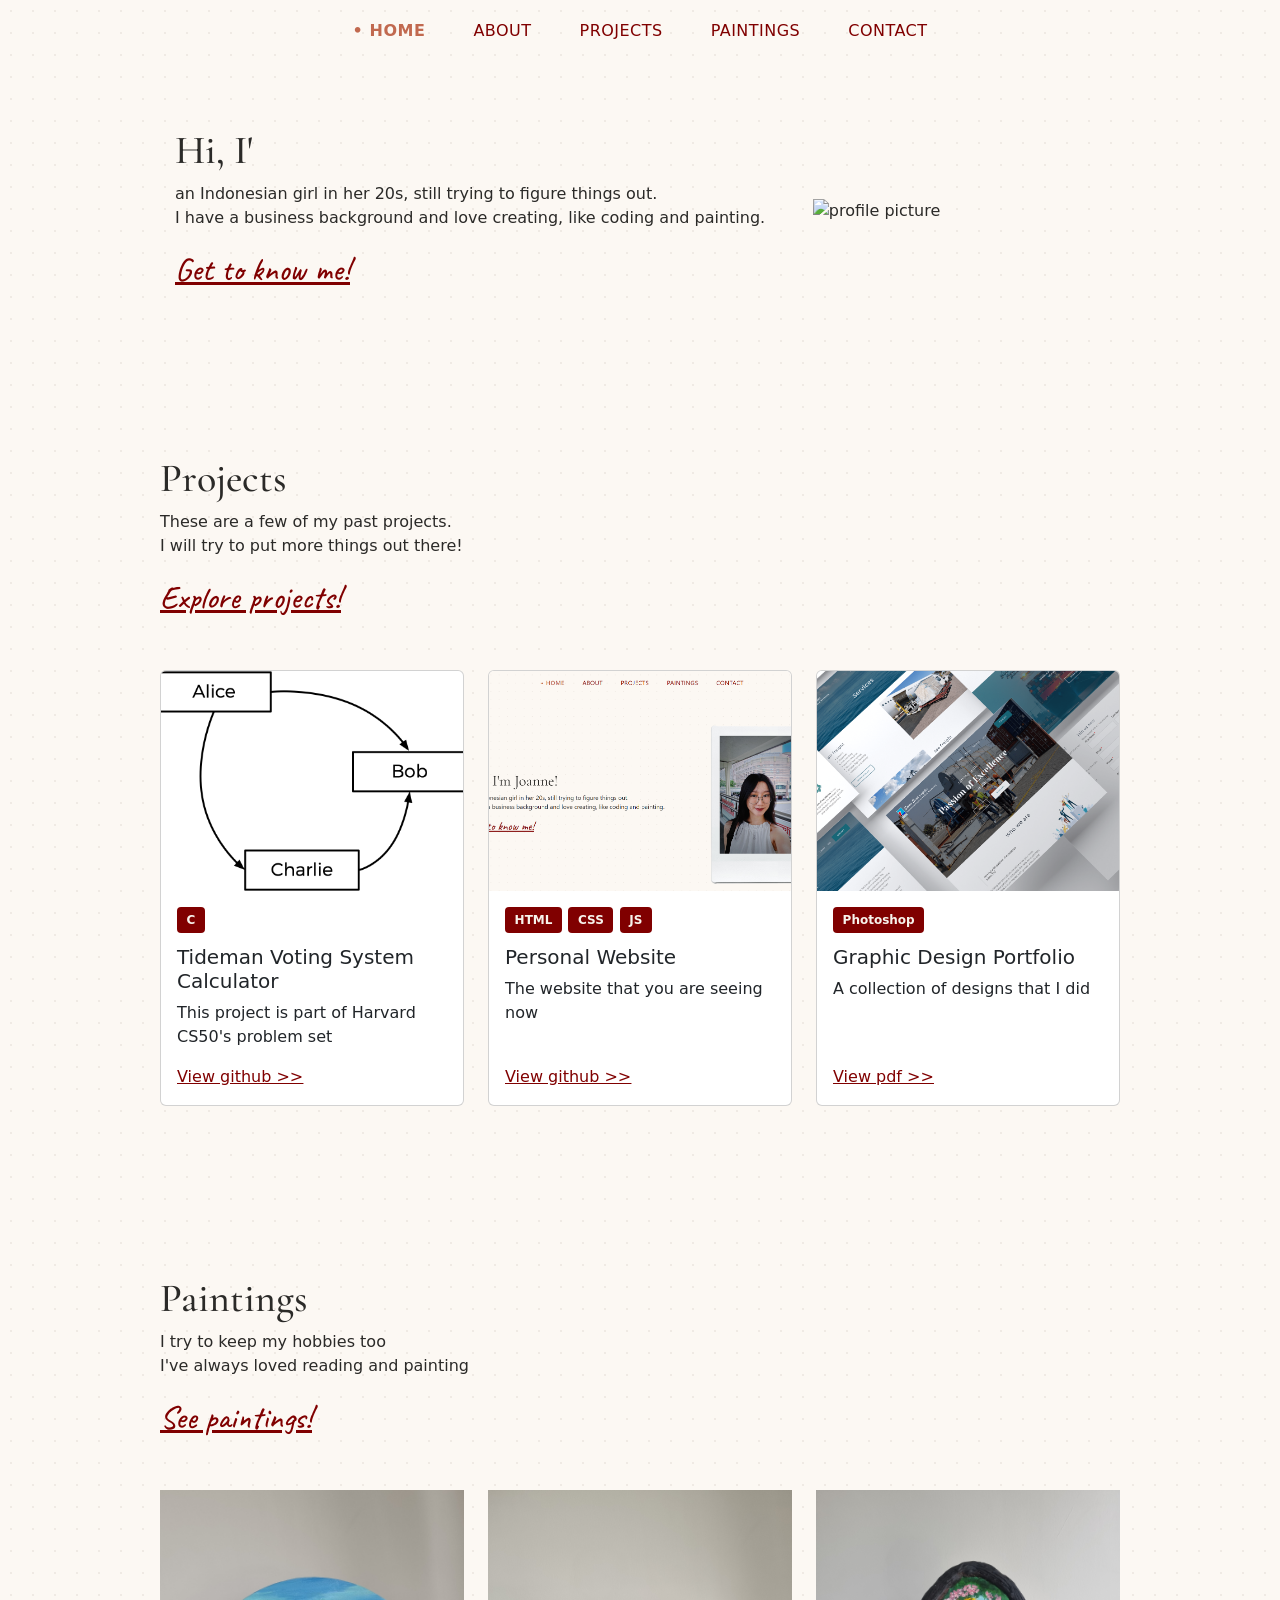
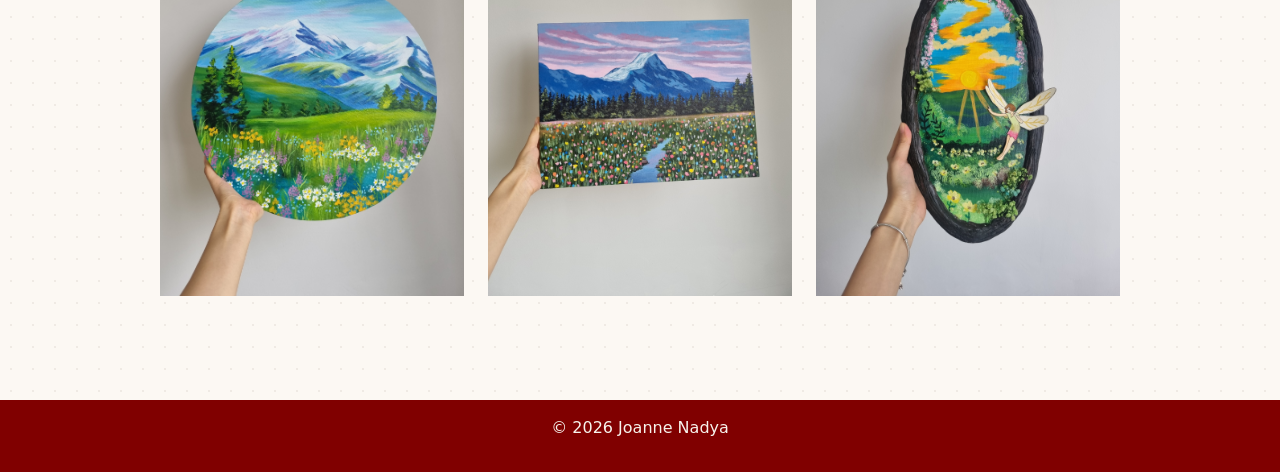
==== index.html @ 7c5d56c8 "initial commit" ====
<!DOCTYPE html>

<html lang="en">
    <head>
        <meta name="viewport" content="width=device-width, initial-scale=1">
        <link rel="stylesheet" href="https://fonts.googleapis.com/css?family=Caveat:wght@500&display=swap">
        <link rel="stylesheet" href="https://fonts.googleapis.com/css?family=Cormorant Garamond:wght@400;500;600;&display=swap">
        <link href="https://cdn.jsdelivr.net/npm/bootstrap@5.3.8/dist/css/bootstrap.min.css" rel="stylesheet" integrity="sha384-sRIl4kxILFvY47J16cr9ZwB07vP4J8+LH7qKQnuqkuIAvNWLzeN8tE5YBujZqJLB" crossorigin="anonymous">
        <script src="https://cdn.jsdelivr.net/npm/bootstrap@5.3.8/dist/js/bootstrap.bundle.min.js" integrity="sha384-FKyoEForCGlyvwx9Hj09JcYn3nv7wiPVlz7YYwJrWVcXK/BmnVDxM+D2scQbITxI" crossorigin="anonymous"></script>
        <link href="styles.css" rel="stylesheet">
        <title>Joanne's page</title>
        <script>
            document.addEventListener("DOMContentLoaded", function() {
                const text = "Hi, I'm Joanne!";
                const element = document.getElementById("typewriter");
                let index = 0;

                function typeWriter() {
                if (index < text.length) {
                    element.textContent += text.charAt(index);
                    index++;
                    setTimeout(typeWriter, 300);
                }
                }
                typeWriter();
            });
        </script>
    </head>

    <body>

    <!--NAV BAR-->
        <nav class="navbar navbar-expand-lg">
        <div class="container-fluid">
            <button class="navbar-toggler" type="button" data-bs-toggle="collapse" data-bs-target="#navbarNav" aria-controls="navbarNav" aria-expanded="false" aria-label="Toggle navigation">
            <span class="navbar-toggler-icon"></span>
            </button>
            <div class="collapse navbar-collapse justify-content-center" id="navbarNav">
            <ul class="navbar-nav">
                <li class="nav-item">
                <a class="nav-link active" aria-current="page" href="index.html">HOME</a>
                </li>
                <li class="nav-item">
                <a class="nav-link" href="about.html">ABOUT</a>
                </li>
                <li class="nav-item">
                <a class="nav-link" href="projects.html">PROJECTS</a>
                </li>
                <li class="nav-item">
                <a class="nav-link" href="paintings.html">PAINTINGS</a>
                </li>
                <li class="nav-item">
                <a class="nav-link" href="contact.html">CONTACT</a>
                </li>
            </ul>
            </div>
        </div>
        </nav>

        <main>

        <div class="section">
            <div class="container">
                <div class="d-flex align-items-center gap-4">
                    <div class="about-text">
                        <h2 id="typewriter"></h2>
                        <p>
                            an Indonesian girl in her 20s, still trying to figure things out.<br>
                            I have a business background and love creating, like coding and painting.<br>
                        </p>
                        <a href="about.html" class="handwritten"><u>Get to know me!</u></a>
                    </div>
                    <div class="about-image">
                        <img src="img/pic.png" id="profile-pic" alt="profile picture">
                    </div>
                </div>
            </div>
        </div>

        <div class="section">
                <h2>Projects</h2>
                <p>
                    These are a few of my past projects. <br>
                    I will try to put more things out there!
                </p>
                <a href="projects.html" class="handwritten"><u>Explore projects!</u></a>


                <div class="row g-4 mt-3">
                <div class="col-12 col-md-4">
                    <div class="card h-100">
                        <img src="img/tideman.png" class="card-img-top" alt="project image">
                        <div class="card-body">
                            <div class="badge-group">
                                <span class="badge-lang">C</span>
                            </div>
                            <h5>Tideman Voting System Calculator</h5>
                            <p class="card-text">This project is part of Harvard CS50's problem set</p>
                            <a class="github" href="https://github.com/joannenadya/cs50-tideman"><u>View github >></u></a>
                        </div>
                    </div>
                </div>
                <div class="col-12 col-md-4">
                    <div class="card h-100">
                        <img src="img/web.png" class="card-img-top" alt="project image">
                        <div class="card-body">
                            <div class="badge-group">
                                <span class="badge-lang">HTML</span>
                                <span class="badge-lang">CSS</span>
                                <span class="badge-lang">JS</span>
                            </div>
                            <h5>Personal Website</h5>
                            <p class="card-text">The website that you are seeing now</p>
                            <a class="github" href="https://github.com/joannenadya/"><u>View github >></u></a>
                        </div>
                    </div>
                </div>
                <div class="col-12 col-md-4">
                    <div class="card h-100">
                        <img src="img/design.png" class="card-img-top" alt="project image">
                        <div class="card-body">
                            <div class="badge-group">
                                <span class="badge-lang">Photoshop</span>
                            </div>
                            <h5>Graphic Design Portfolio</h5>
                            <p class="card-text">A collection of designs that I did</p>
                            <a class="github" href="https://drive.google.com/file/d/1f6lLV59Zz5ztmxrJ4CmAdIMOg9NVnQS6/view?usp=sharing"><u>View pdf >></u></a>
                        </div>
                    </div>
                </div>
            </div>
            </div>

            <div class="section">
                <h2>Paintings</h2>
                <p>
                    I try to keep my hobbies too <br>
                    I've always loved reading and painting
                </p>
                <a href="paintings.html" class="handwritten"><u>See paintings!</u></a>


                <div class="row g-4 mt-3">
                    <div class="col-12 col-md-4">
                        <div class="painting">
                            <img src="img/p6.jpg">
                        </div>
                    </div>
                   <div class="col-12 col-md-4">
                        <div class="painting">
                            <img src="img/p5.jpg">
                        </div>
                    </div>
                    <div class="col-12 col-md-4">
                        <div class="painting">
                            <img src="img/p7.jpg">
                        </div>
                    </div>
                </div>
                </div>
            </div>




        </div>
        </main>
        <footer>
            <p>&copy; 2026 Joanne Nadya</p>
        </footer>
    </body>
</html>
---- styles.css ----
body {
    color: #2B2A28;
    font-size: 1rem;
    font-weight: 400;
    line-height: 1.5;
    margin: 0;
    text-align: left;
    background: oklch(0.98 0.008 75) radial-gradient(oklch(0.94 0.01 70) 1px, transparent 1px) 0 0/22px 22px;
    overflow-x: hidden;
}
.container {
    margin-left: auto;
    margin-right: auto;
    padding-left: 15px;
    padding-right: 15px;
}

.header {
    background-color: #aa0000;
    color: #fff;
    margin-bottom: 2rem;
    padding: 2rem 1rem;
    text-align: center;
}

.section {
    padding: 4rem 10rem 6rem 10rem;
}

h2 {
    font-family:'Cormorant Garamond';
    font-size: 2.5rem;
    font-weight: 500;
}

.col-md-8 {
    padding: 0 0 0 6rem;
}

.col-4{
    padding: 2rem 0 2rem 0;
}
.col-8{
    padding: 2rem 0 2rem 0;
}
.row{
    padding: 0.5rem 0 0.5rem 0;
}

.head-img{
    width: 100%;
    height: 40vh;
    position: relative;
    object-fit: cover;
}
.handwritten{
    font-family: "Caveat";
    color: #800000;
    font-size: 2rem;
    font-weight: 500;
}



/*HOME-ABOUT*/
.about-text {
  flex: 0 0 66%; /* takes 2/3 of the space */
}

.about-image {
  flex: 0 0 33%;
}

#profile-pic {
  width: 100%;
}

/*NAVBAR*/

.navbar-nav {
  gap: 3rem; /* spacing between links */
}

.nav-link {
  color: #800000 !important;
  font-weight: 400;
  font-size: 1rem;
  letter-spacing: 0.03em;
  position: relative;
  padding: 0.7rem 0 !important;
  transition: color 0.3s ease;
}

.nav-link:hover {
  color: #C1694F !important;
}

/* active page indicator instead of Bootstrap's default */
.nav-link.active {
  color: #C1694F !important;
  font-weight: 600;
  position: relative;
}

.nav-link.active::before {
  content: '•';
  color: #C1694F;
  margin-right: 0.4rem;
}

/*HOME-PROJECTS*/

.card-img-top {
  height: 220px;
  object-fit: cover;
  width: 100%;
}

.card {
  transition: transform 0.3s ease, box-shadow 0.3s ease;
}

.card:hover {
  transform: scale(1.05);
  box-shadow: 0 10px 20px rgba(0, 0, 0, 0.15);
}

.card-body {
  display: flex;
  flex-direction: column;
}
.badge-group {
  display: flex;
  flex-direction: row;
  gap: 0.4rem;
  margin-bottom: 0.75rem;
}

.badge-lang {
  display: inline-block;
  background-color: #800000;
  color: #F7F3EC;
  font-size: 0.75rem;
  font-weight: 600;
  padding: 0.25rem 0.6rem;
  border-radius: 4px;
  width: fit-content;
  margin-bottom: 0;
}

.card-body h5 {
  margin: 0 0 0.5rem 0;
}

.github {
  color: #800000;
  margin-top: auto;
}

/*HOME-PAINTING*/
.painting {
  width: 100%;
  aspect-ratio: 3 / 4;
  transition: transform 0.3s ease;

}

.painting img {
  width: 100%;
  height: 100%;
  object-fit: cover;
  transition: transform 0.3s ease;

}

.painting img:hover{
    animation: wiggle 0.5s ease-in-out;
    box-shadow: 0 5px 10px rgba(0, 0, 0, 0.1);
}

@keyframes wiggle {
  0% { transform: rotate(0deg); }
  25% { transform: rotate(-3deg); }
  75% { transform: rotate(3deg); }
  100% { transform: rotate(0deg); }
}

/*ABOUT*/
h1{
  font-family: "Caveat";
  text-align: center;
  padding: 6rem 10rem 2rem 10rem;
  color: #800000;
  font-size: 5rem;
}

footer{
  background-color: #800000;
  color: #F7F3EC;
  text-align: center;
  padding: 1rem;
}
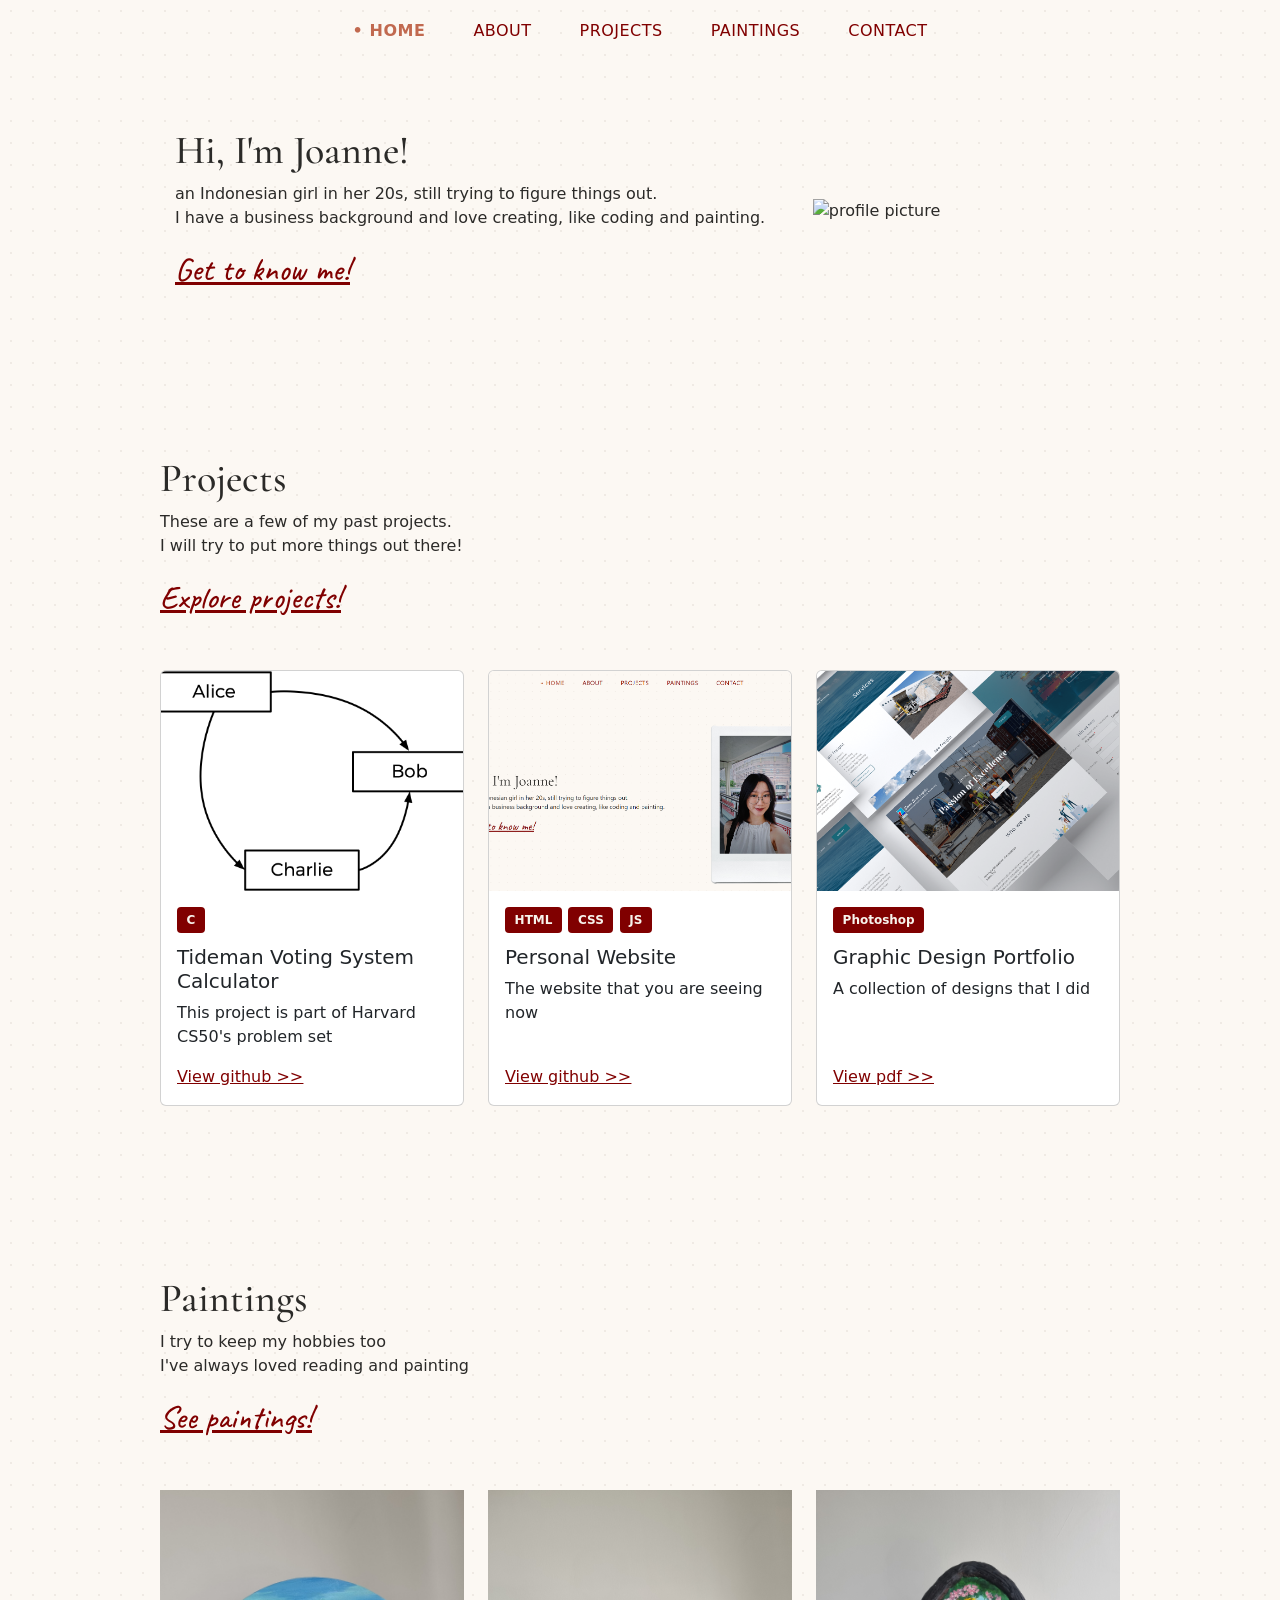
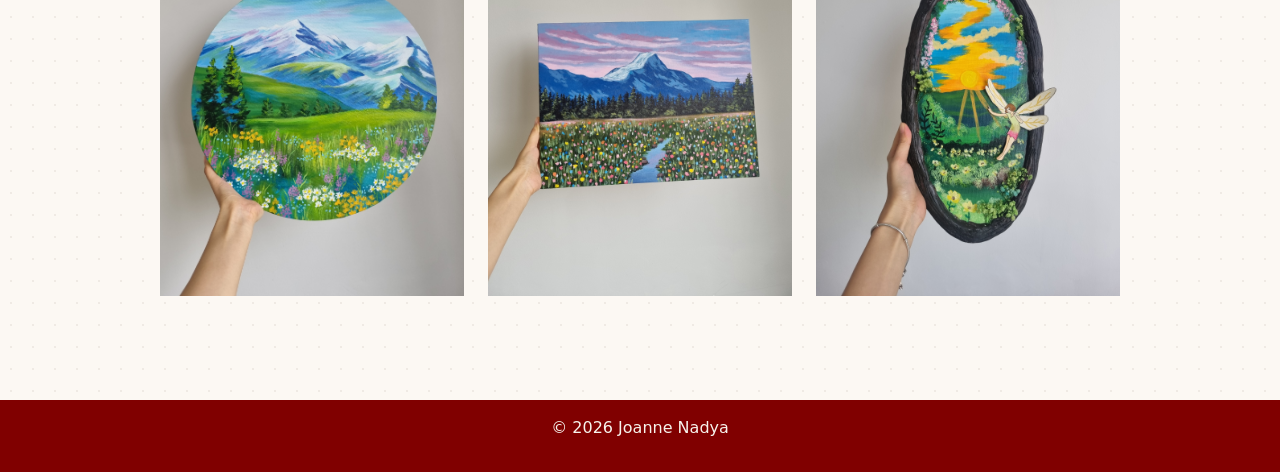
==== commit 7bfbfe8c: "2nd commit" ====
--- a/index.html
+++ b/index.html
@@ -9,22 +9,7 @@
         <script src="https://cdn.jsdelivr.net/npm/bootstrap@5.3.8/dist/js/bootstrap.bundle.min.js" integrity="sha384-FKyoEForCGlyvwx9Hj09JcYn3nv7wiPVlz7YYwJrWVcXK/BmnVDxM+D2scQbITxI" crossorigin="anonymous"></script>
         <link href="styles.css" rel="stylesheet">
         <title>Joanne's page</title>
-        <script>
-            document.addEventListener("DOMContentLoaded", function() {
-                const text = "Hi, I'm Joanne!";
-                const element = document.getElementById("typewriter");
-                let index = 0;
-
-                function typeWriter() {
-                if (index < text.length) {
-                    element.textContent += text.charAt(index);
-                    index++;
-                    setTimeout(typeWriter, 300);
-                }
-                }
-                typeWriter();
-            });
-        </script>
+        <script src="script.js" defer></script>
     </head>
 
     <body>
@@ -58,24 +43,29 @@
         </nav>
 
         <main>
+            <div class="section">
 
-        <div class="section">
             <div class="container">
-                <div class="d-flex align-items-center gap-4">
+                <div class="d-flex flex-column flex-md-row align-items-center gap-4">
                     <div class="about-text">
-                        <h2 id="typewriter"></h2>
+                        <div class="bg-underline">
+                        <h2>Hi, I'm Joanne!</h2>
+                        </div>
                         <p>
                             an Indonesian girl in her 20s, still trying to figure things out.<br>
                             I have a business background and love creating, like coding and painting.<br>
                         </p>
                         <a href="about.html" class="handwritten"><u>Get to know me!</u></a>
                     </div>
+
                     <div class="about-image">
                         <img src="img/pic.png" id="profile-pic" alt="profile picture">
                     </div>
                 </div>
             </div>
         </div>
+
+
 
         <div class="section">
                 <h2>Projects</h2>
@@ -158,13 +148,9 @@
                     </div>
                 </div>
                 </div>
-            </div>
 
-
-
-
-        </div>
         </main>
+        <button class="back-to-top">↑</button>
         <footer>
             <p>&copy; 2026 Joanne Nadya</p>
         </footer>
--- a/styles.css
+++ b/styles.css
@@ -27,25 +27,23 @@
     padding: 4rem 10rem 6rem 10rem;
 }
 
+@media (max-width: 768px) {
+    .section {
+        padding: 2rem 1.25rem 3rem 1.25rem;
+    }
+}
+
 h2 {
     font-family:'Cormorant Garamond';
     font-size: 2.5rem;
     font-weight: 500;
 }
 
-.col-md-8 {
-    padding: 0 0 0 6rem;
-}
-
-.col-4{
-    padding: 2rem 0 2rem 0;
-}
-.col-8{
-    padding: 2rem 0 2rem 0;
-}
+
 .row{
     padding: 0.5rem 0 0.5rem 0;
 }
+
 
 .head-img{
     width: 100%;
@@ -61,18 +59,25 @@
 }
 
 
-
 /*HOME-ABOUT*/
 .about-text {
   flex: 0 0 66%; /* takes 2/3 of the space */
+  position: relative;
 }
 
 .about-image {
   flex: 0 0 33%;
+  position: relative;
 }
 
 #profile-pic {
   width: 100%;
+}
+
+.bg-underline {
+  background-image: url('img/watercolor.png');
+  background-repeat: no-repeat;
+  background-size: 70%;
 }
 
 /*NAVBAR*/
@@ -107,6 +112,19 @@
   color: #C1694F;
   margin-right: 0.4rem;
 }
+
+.back-to-top{
+  background-color: #800000;
+  color: #ffffff;
+  border: 0;
+  position: fixed;
+  left: 95%;
+  top: 90%;
+  width: 30px;
+  height: 30px;
+  border-radius: 50%;
+}
+
 
 /*HOME-PROJECTS*/
 
